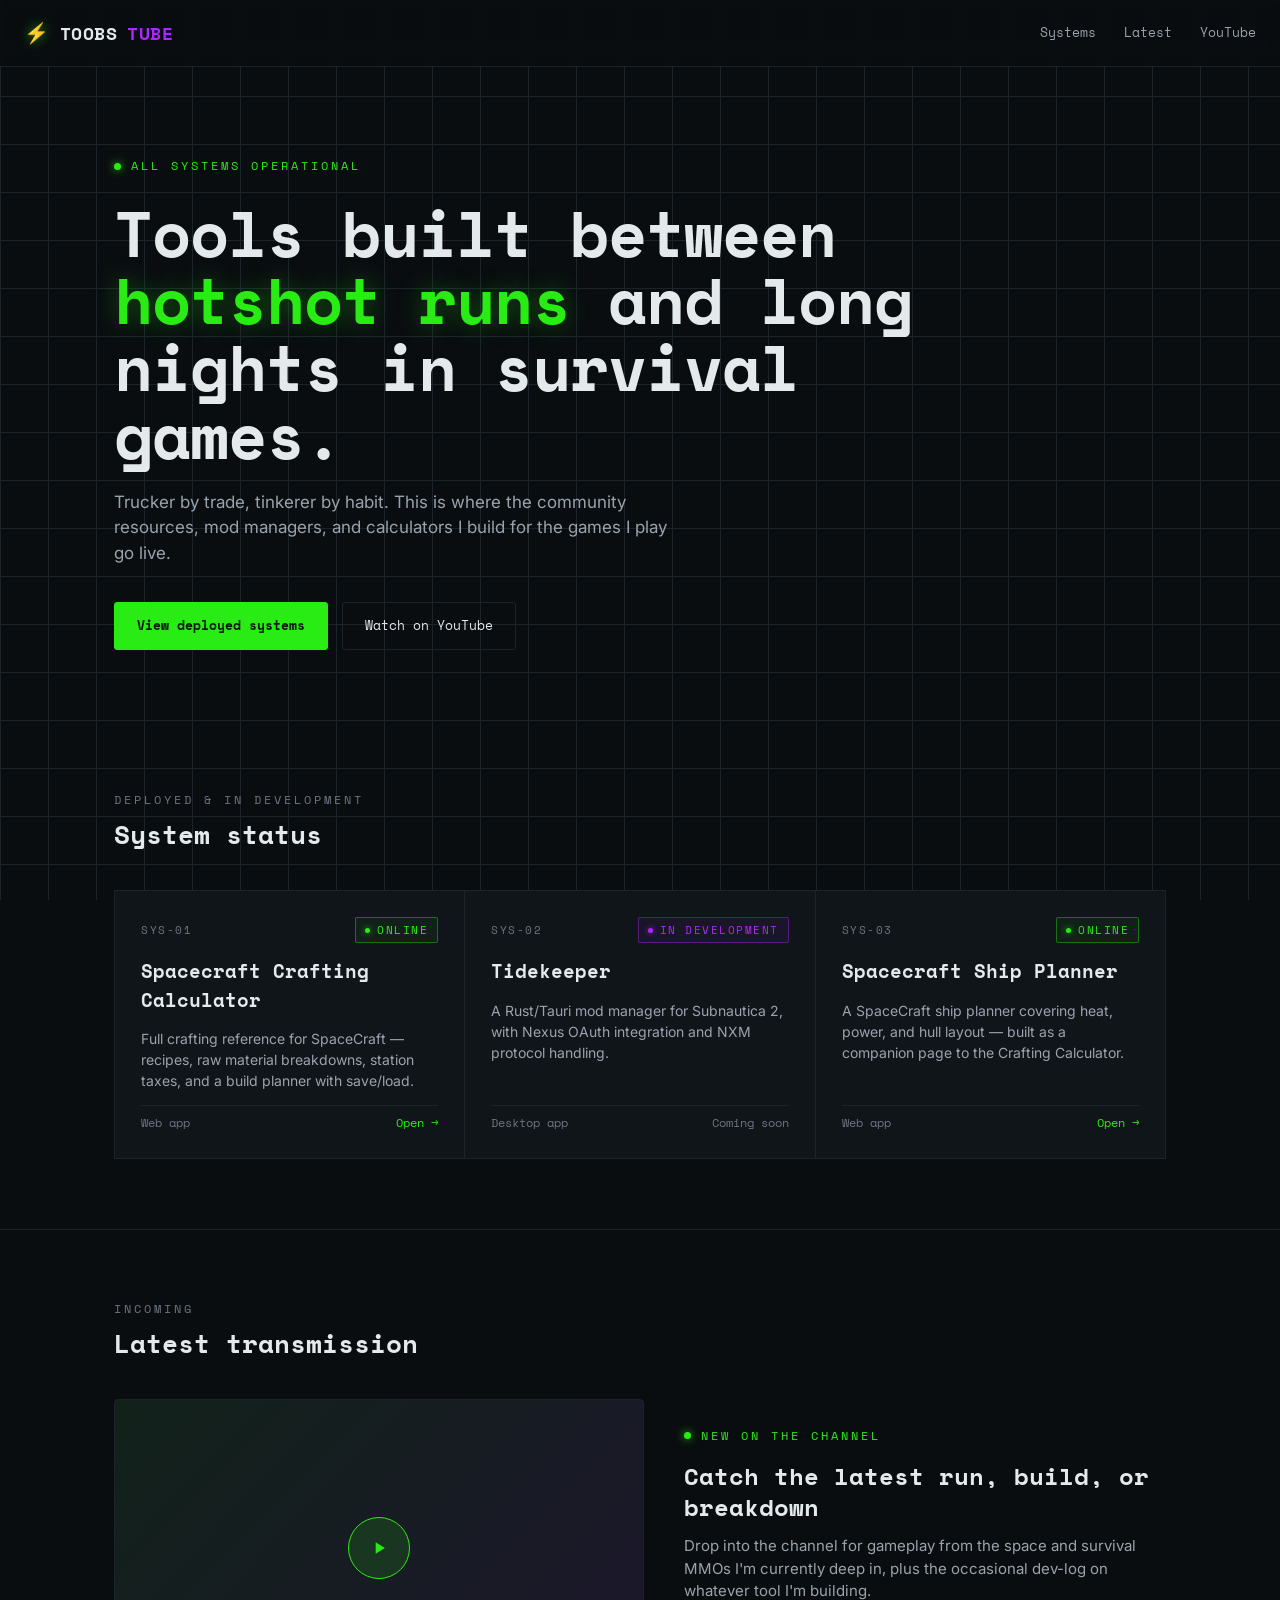
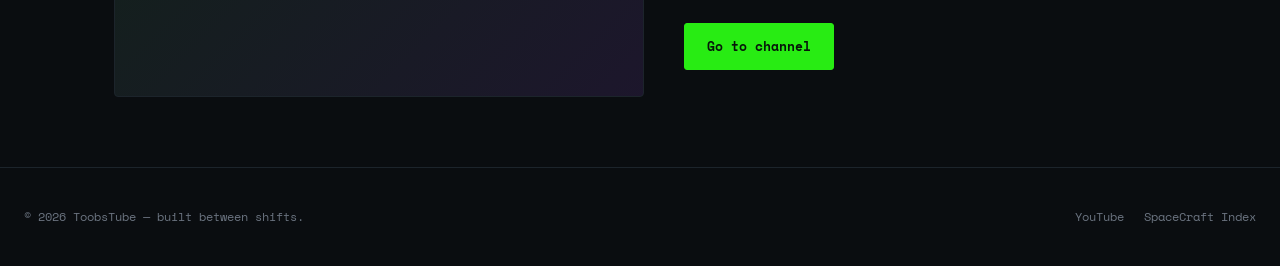
==== index.html @ 02e55457 "Update index.html" ====
<!DOCTYPE html>
<html lang="en">
<head>
<meta charset="UTF-8" />
<meta name="viewport" content="width=device-width, initial-scale=1.0" />
<title>ToobsTube</title>
<link rel="icon" href="favicon.ico" sizes="any">
<link rel="icon" type="image/svg+xml" href="favicon.svg">
<link rel="apple-touch-icon" href="apple-touch-icon.png">
<link rel="preconnect" href="https://fonts.googleapis.com">
<link rel="preconnect" href="https://fonts.gstatic.com" crossorigin>
<link href="https://fonts.googleapis.com/css2?family=Space+Mono:wght@400;700&family=Inter:wght@400;500;600;700&display=swap" rel="stylesheet">
<style>
  :root {
    --hull: #0a0d10;
    --panel: #10151a;
    --panel-line: #1c242b;
    --green: #28ec13;
    --green-dim: #1a9c0c;
    --purple: #b026ff;
    --text: #e4e9ec;
    --text-dim: #6b7480;
    --text-mid: #9aa3ad;
    --mono: 'Space Mono', monospace;
    --sans: 'Inter', sans-serif;
  }

  * { margin: 0; padding: 0; box-sizing: border-box; }

  html { scroll-behavior: smooth; }

  body {
    background: var(--hull);
    background-image:
      linear-gradient(var(--panel-line) 1px, transparent 1px),
      linear-gradient(90deg, var(--panel-line) 1px, transparent 1px);
    background-size: 48px 48px;
    background-attachment: fixed;
    color: var(--text);
    font-family: var(--sans);
    line-height: 1.5;
    min-height: 100vh;
  }

  a { color: inherit; text-decoration: none; }

  .wrap {
    max-width: 1100px;
    margin: 0 auto;
    padding: 0 24px;
  }

  /* ---- Top bar ---- */
  header {
    border-bottom: 1px solid var(--panel-line);
    background: rgba(10, 13, 16, 0.85);
    backdrop-filter: blur(6px);
    position: sticky;
    top: 0;
    z-index: 20;
  }

  .topbar {
    display: flex;
    align-items: center;
    justify-content: space-between;
    padding: 18px 24px;
  }

  .logo {
    display: flex;
    align-items: center;
    gap: 10px;
    font-family: var(--mono);
    font-weight: 700;
    font-size: 18px;
    letter-spacing: 0.5px;
  }

  .logo .bolt {
    color: var(--green);
    font-size: 20px;
    filter: drop-shadow(0 0 6px rgba(40,236,19,0.6));
  }

  nav {
    display: flex;
    gap: 28px;
    font-family: var(--mono);
    font-size: 13px;
    color: var(--text-mid);
  }

  nav a { transition: color 0.15s ease; }
  nav a:hover { color: var(--green); }

  /* ---- Hero: console readout ---- */
  .hero {
    padding: 90px 24px 70px;
    position: relative;
  }

  .eyebrow {
    font-family: var(--mono);
    font-size: 12px;
    letter-spacing: 3px;
    color: var(--green);
    text-transform: uppercase;
    display: flex;
    align-items: center;
    gap: 10px;
    margin-bottom: 24px;
  }

  .dot {
    width: 7px;
    height: 7px;
    border-radius: 50%;
    background: var(--green);
    box-shadow: 0 0 8px rgba(40,236,19,0.9);
    animation: pulse 2s ease-in-out infinite;
  }

  @keyframes pulse {
    0%, 100% { opacity: 1; }
    50% { opacity: 0.35; }
  }

  h1 {
    font-family: var(--mono);
    font-weight: 700;
    font-size: clamp(36px, 6vw, 64px);
    line-height: 1.05;
    letter-spacing: -1px;
    max-width: 820px;
  }

  h1 span {
    color: var(--green);
    text-shadow: 0 0 24px rgba(40,236,19,0.35);
  }

  .hero-sub {
    margin-top: 22px;
    max-width: 560px;
    font-size: 17px;
    color: var(--text-mid);
  }

  .hero-actions {
    margin-top: 36px;
    display: flex;
    gap: 14px;
    flex-wrap: wrap;
  }

  .btn {
    font-family: var(--mono);
    font-size: 13px;
    padding: 13px 22px;
    border-radius: 3px;
    border: 1px solid var(--panel-line);
    display: inline-flex;
    align-items: center;
    gap: 8px;
    transition: all 0.15s ease;
  }

  .btn-primary {
    background: var(--green);
    color: #06170a;
    border-color: var(--green);
    font-weight: 700;
  }
  .btn-primary:hover { box-shadow: 0 0 20px rgba(40,236,19,0.45); transform: translateY(-1px); }

  .btn-ghost { color: var(--text); }
  .btn-ghost:hover { border-color: var(--purple); color: var(--purple); }

  /* ---- Section labels ---- */
  .section {
    padding: 70px 24px;
    border-top: 1px solid var(--panel-line);
  }

  .section-head {
    display: flex;
    align-items: baseline;
    justify-content: space-between;
    margin-bottom: 36px;
    flex-wrap: wrap;
    gap: 12px;
  }

  .section-label {
    font-family: var(--mono);
    font-size: 12px;
    letter-spacing: 3px;
    color: var(--text-dim);
    text-transform: uppercase;
  }

  .section-title {
    font-family: var(--mono);
    font-size: 26px;
    font-weight: 700;
    margin-top: 6px;
  }

  /* ---- Systems grid (signature element) ---- */
  .systems {
    display: grid;
    grid-template-columns: repeat(auto-fit, minmax(280px, 1fr));
    gap: 1px;
    background: var(--panel-line);
    border: 1px solid var(--panel-line);
  }

  .system-card {
    background: var(--panel);
    padding: 26px;
    display: flex;
    flex-direction: column;
    gap: 14px;
    position: relative;
    transition: background 0.2s ease;
  }

  .system-card:hover { background: #131a20; }

  .system-card.linked { cursor: pointer; }

  .status-row {
    display: flex;
    align-items: center;
    justify-content: space-between;
    font-family: var(--mono);
    font-size: 11px;
    letter-spacing: 1.5px;
    text-transform: uppercase;
  }

  .status-tag {
    display: flex;
    align-items: center;
    gap: 7px;
    padding: 4px 9px;
    border-radius: 2px;
    border: 1px solid;
  }

  .status-tag.online {
    color: var(--green);
    border-color: rgba(40,236,19,0.4);
    background: rgba(40,236,19,0.06);
  }
  .status-tag.dev {
    color: var(--purple);
    border-color: rgba(176,38,255,0.4);
    background: rgba(176,38,255,0.06);
  }
  .status-tag .dot { width: 5px; height: 5px; }
  .status-tag.online .dot { background: var(--green); box-shadow: 0 0 6px rgba(40,236,19,0.8); }
  .status-tag.dev .dot { background: var(--purple); box-shadow: 0 0 6px rgba(176,38,255,0.8); animation: pulse 1.4s ease-in-out infinite; }

  .system-id { color: var(--text-dim); }

  .system-name {
    font-family: var(--mono);
    font-size: 19px;
    font-weight: 700;
  }

  .system-desc {
    color: var(--text-mid);
    font-size: 14px;
    flex-grow: 1;
  }

  .system-footer {
    display: flex;
    align-items: center;
    justify-content: space-between;
    font-family: var(--mono);
    font-size: 12px;
    color: var(--text-dim);
    padding-top: 8px;
    border-top: 1px solid var(--panel-line);
  }

  .system-footer .go { color: var(--green); }
  .system-card.linked:hover .go { text-decoration: underline; }

  /* ---- Latest transmission (video) ---- */
  .transmission {
    display: grid;
    grid-template-columns: 1.1fr 1fr;
    gap: 40px;
    align-items: center;
  }

  @media (max-width: 720px) {
    .transmission { grid-template-columns: 1fr; }
  }

  .video-frame {
    aspect-ratio: 16/9;
    background: var(--panel);
    border: 1px solid var(--panel-line);
    border-radius: 4px;
    display: flex;
    align-items: center;
    justify-content: center;
    position: relative;
    overflow: hidden;
  }

  .video-frame::before {
    content: "";
    position: absolute;
    inset: 0;
    background: linear-gradient(135deg, rgba(40,236,19,0.06), rgba(176,38,255,0.08));
  }

  .play-btn {
    width: 62px;
    height: 62px;
    border-radius: 50%;
    background: rgba(40,236,19,0.12);
    border: 1px solid var(--green);
    display: flex;
    align-items: center;
    justify-content: center;
    z-index: 1;
    transition: all 0.2s ease;
  }

  .play-btn:hover { background: var(--green); box-shadow: 0 0 30px rgba(40,236,19,0.5); }
  .play-btn svg { fill: var(--green); transition: fill 0.2s ease; }
  .play-btn:hover svg { fill: #06170a; }

  .transmission-meta .eyebrow { margin-bottom: 16px; }

  .transmission h3 {
    font-family: var(--mono);
    font-size: 24px;
    margin-bottom: 12px;
    line-height: 1.3;
  }

  .transmission p { color: var(--text-mid); font-size: 15px; margin-bottom: 20px; }

  /* ---- Footer ---- */
  footer {
    border-top: 1px solid var(--panel-line);
    padding: 40px 24px;
    display: flex;
    align-items: center;
    justify-content: space-between;
    flex-wrap: wrap;
    gap: 16px;
    font-family: var(--mono);
    font-size: 12px;
    color: var(--text-dim);
  }

  .footer-links { display: flex; gap: 20px; }
  .footer-links a:hover { color: var(--green); }

  @media (max-width: 600px) {
    nav { display: none; }
    .hero { padding: 60px 20px 50px; }
    .section { padding: 50px 20px; }
  }
</style>
</head>
<body>

<header>
  <div class="topbar">
    <div class="logo"><span class="bolt">⚡</span>TOOBS<span style="color:var(--purple)">TUBE</span></div>
    <nav>
      <a href="#systems">Systems</a>
      <a href="#latest">Latest</a>
      <a href="https://www.youtube.com/@ToobsTube" target="_blank">YouTube</a>
    </nav>
  </div>
</header>

<section class="hero">
  <div class="wrap">
    <div class="eyebrow"><span class="dot"></span>All systems operational</div>
    <h1>Tools built between <span>hotshot runs</span> and long nights in survival games.</h1>
    <p class="hero-sub">Trucker by trade, tinkerer by habit. This is where the community resources, mod managers, and calculators I build for the games I play go live.</p>
    <div class="hero-actions">
      <a class="btn btn-primary" href="#systems">View deployed systems</a>
      <a class="btn btn-ghost" href="https://www.youtube.com/@ToobsTube" target="_blank">Watch on YouTube</a>
    </div>
  </div>
</section>

<section class="section" id="systems">
  <div class="wrap">
    <div class="section-head">
      <div>
        <div class="section-label">Deployed &amp; in development</div>
        <div class="section-title">System status</div>
      </div>
    </div>

    <div class="systems">

      <a class="system-card linked" href="/spacecraft" style="color:inherit;">
        <div class="status-row">
          <span class="system-id">SYS-01</span>
          <span class="status-tag online"><span class="dot"></span>Online</span>
        </div>
        <div class="system-name">Spacecraft Crafting Calculator</div>
        <div class="system-desc">Full crafting reference for SpaceCraft — recipes, raw material breakdowns, station taxes, and a build planner with save/load.</div>
        <div class="system-footer">
          <span>Web app</span>
          <span class="go">Open →</span>
        </div>
      </a>

      <div class="system-card">
        <div class="status-row">
          <span class="system-id">SYS-02</span>
          <span class="status-tag dev"><span class="dot"></span>In development</span>
        </div>
        <div class="system-name">Tidekeeper</div>
        <div class="system-desc">A Rust/Tauri mod manager for Subnautica 2, with Nexus OAuth integration and NXM protocol handling.</div>
        <div class="system-footer">
          <span>Desktop app</span>
          <span>Coming soon</span>
        </div>
      </div>

      <a class="system-card linked" href="/spacecraft/ship.html" style="color:inherit;">
        <div class="status-row">
          <span class="system-id">SYS-03</span>
          <span class="status-tag online"><span class="dot"></span>Online</span>
        </div>
        <div class="system-name">Spacecraft Ship Planner</div>
        <div class="system-desc">A SpaceCraft ship planner covering heat, power, and hull layout — built as a companion page to the Crafting Calculator.</div>
        <div class="system-footer">
          <span>Web app</span>
          <span class="go">Open →</span>
        </div>
      </a>

    </div>
  </div>
</section>

<section class="section" id="latest">
  <div class="wrap">
    <div class="section-head">
      <div>
        <div class="section-label">Incoming</div>
        <div class="section-title">Latest transmission</div>
      </div>
    </div>

    <div class="transmission">
      <a class="video-frame" href="https://www.youtube.com/@ToobsTube" target="_blank">
        <div class="play-btn">
          <svg width="20" height="20" viewBox="0 0 24 24"><path d="M8 5v14l11-7z"/></svg>
        </div>
      </a>
      <div class="transmission-meta">
        <div class="eyebrow"><span class="dot"></span>New on the channel</div>
        <h3>Catch the latest run, build, or breakdown</h3>
        <p>Drop into the channel for gameplay from the space and survival MMOs I'm currently deep in, plus the occasional dev-log on whatever tool I'm building.</p>
        <a class="btn btn-primary" href="https://www.youtube.com/@ToobsTube" target="_blank">Go to channel</a>
      </div>
    </div>
  </div>
</section>

<footer>
  <div>© 2026 ToobsTube — built between shifts.</div>
  <div class="footer-links">
    <a href="https://www.youtube.com/@ToobsTube" target="_blank">YouTube</a>
    <a href="/spacecraft">SpaceCraft Index</a>
  </div>
</footer>

</body>
</html>
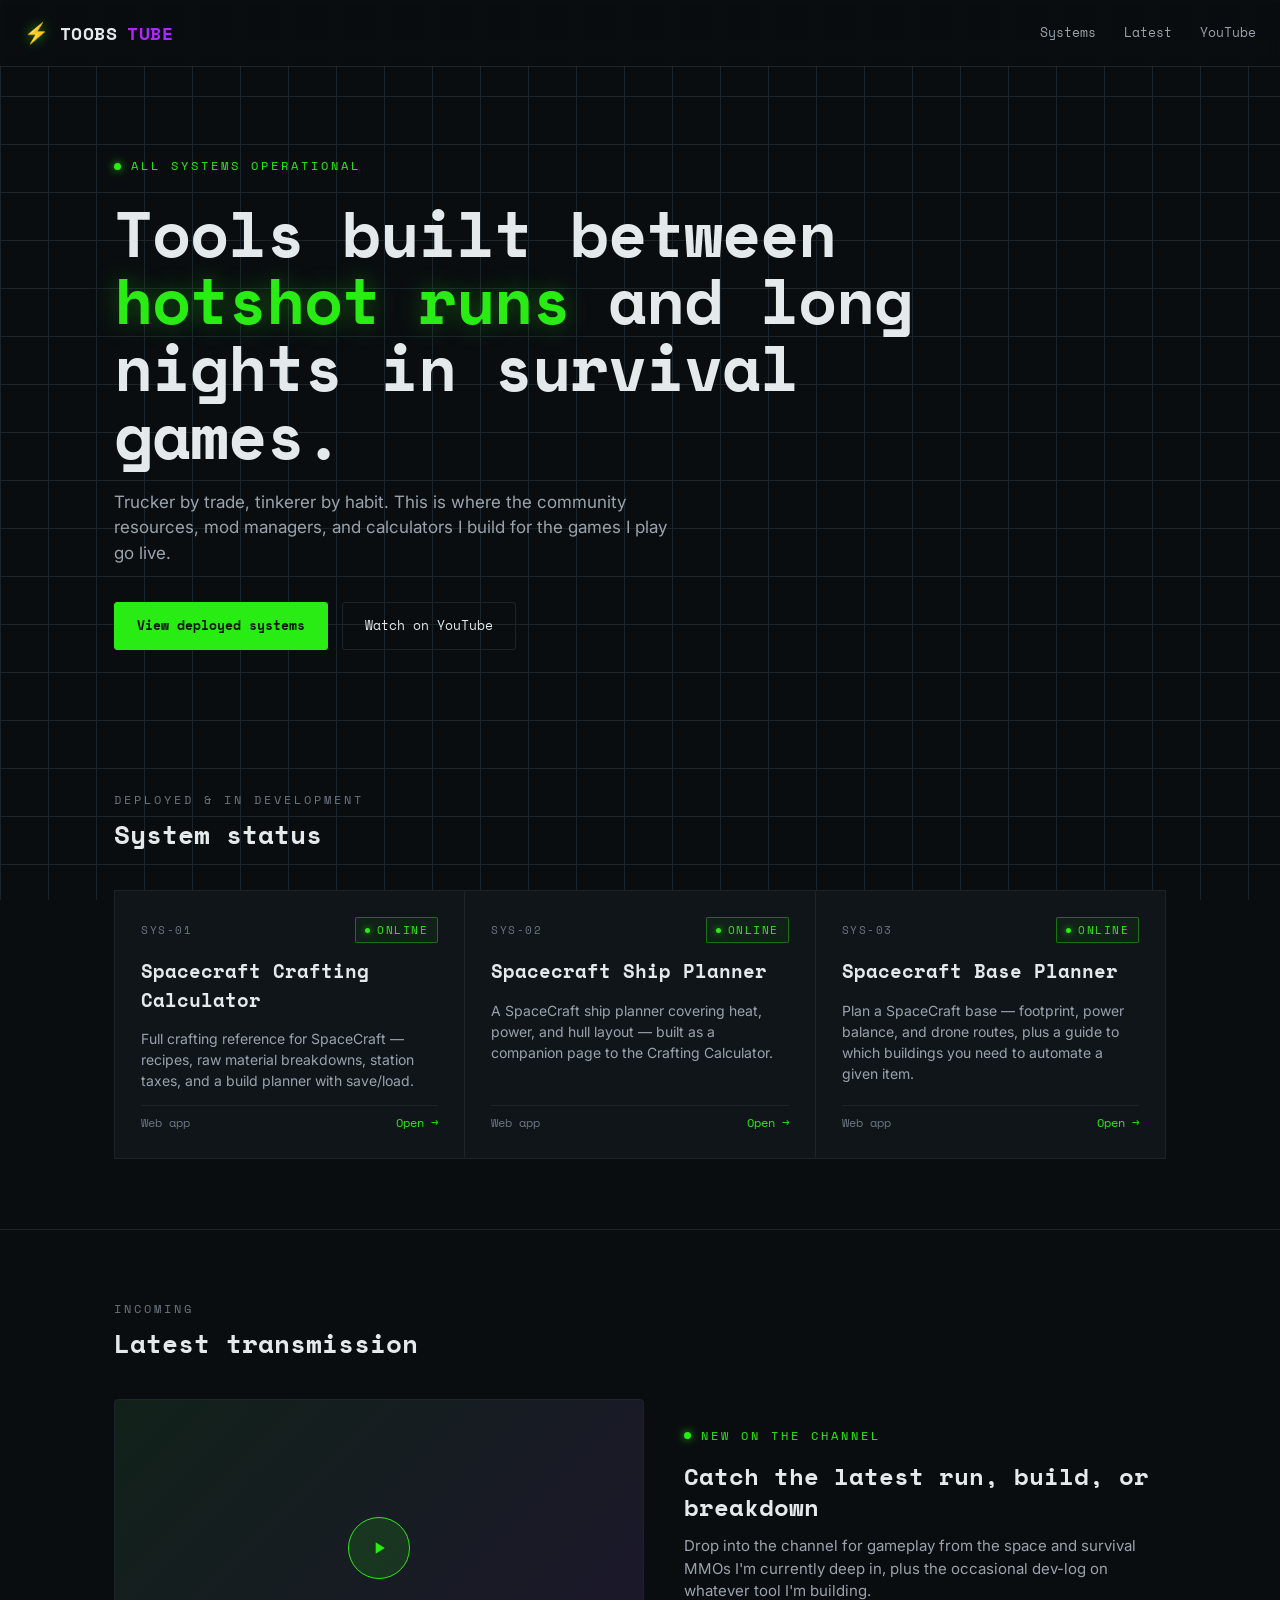
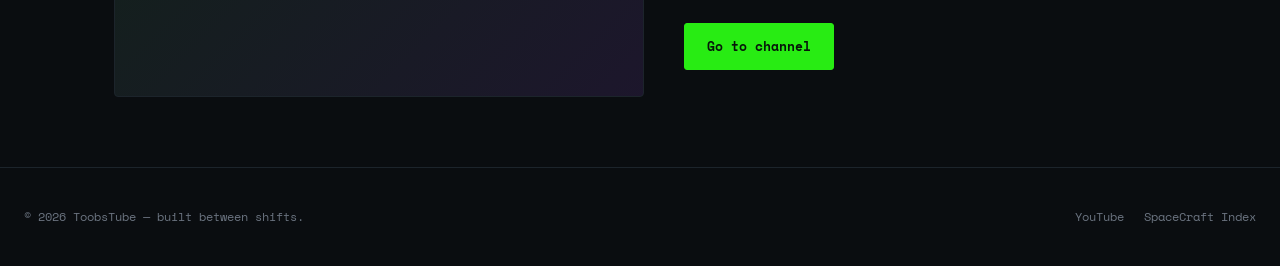
==== commit cc8241d4: "Update system card details for spacecraft planners" ====
--- a/index.html
+++ b/index.html
@@ -423,26 +423,26 @@
         </div>
       </a>
 
-      <div class="system-card">
+      <a class="system-card linked" href="/spacecraft/ship.html" style="color:inherit;">
         <div class="status-row">
           <span class="system-id">SYS-02</span>
-          <span class="status-tag dev"><span class="dot"></span>In development</span>
-        </div>
-        <div class="system-name">Tidekeeper</div>
-        <div class="system-desc">A Rust/Tauri mod manager for Subnautica 2, with Nexus OAuth integration and NXM protocol handling.</div>
+          <span class="status-tag online"><span class="dot"></span>Online</span>
+        </div>
+        <div class="system-name">Spacecraft Ship Planner</div>
+        <div class="system-desc">A SpaceCraft ship planner covering heat, power, and hull layout — built as a companion page to the Crafting Calculator.</div>
         <div class="system-footer">
-          <span>Desktop app</span>
-          <span>Coming soon</span>
-        </div>
-      </div>
-
-      <a class="system-card linked" href="/spacecraft/ship.html" style="color:inherit;">
+          <span>Web app</span>
+          <span class="go">Open →</span>
+        </div>
+      </a>
+
+      <a class="system-card linked" href="/spacecraft/base.html" style="color:inherit;">
         <div class="status-row">
           <span class="system-id">SYS-03</span>
           <span class="status-tag online"><span class="dot"></span>Online</span>
         </div>
-        <div class="system-name">Spacecraft Ship Planner</div>
-        <div class="system-desc">A SpaceCraft ship planner covering heat, power, and hull layout — built as a companion page to the Crafting Calculator.</div>
+        <div class="system-name">Spacecraft Base Planner</div>
+        <div class="system-desc">Plan a SpaceCraft base — footprint, power balance, and drone routes, plus a guide to which buildings you need to automate a given item.</div>
         <div class="system-footer">
           <span>Web app</span>
           <span class="go">Open →</span>
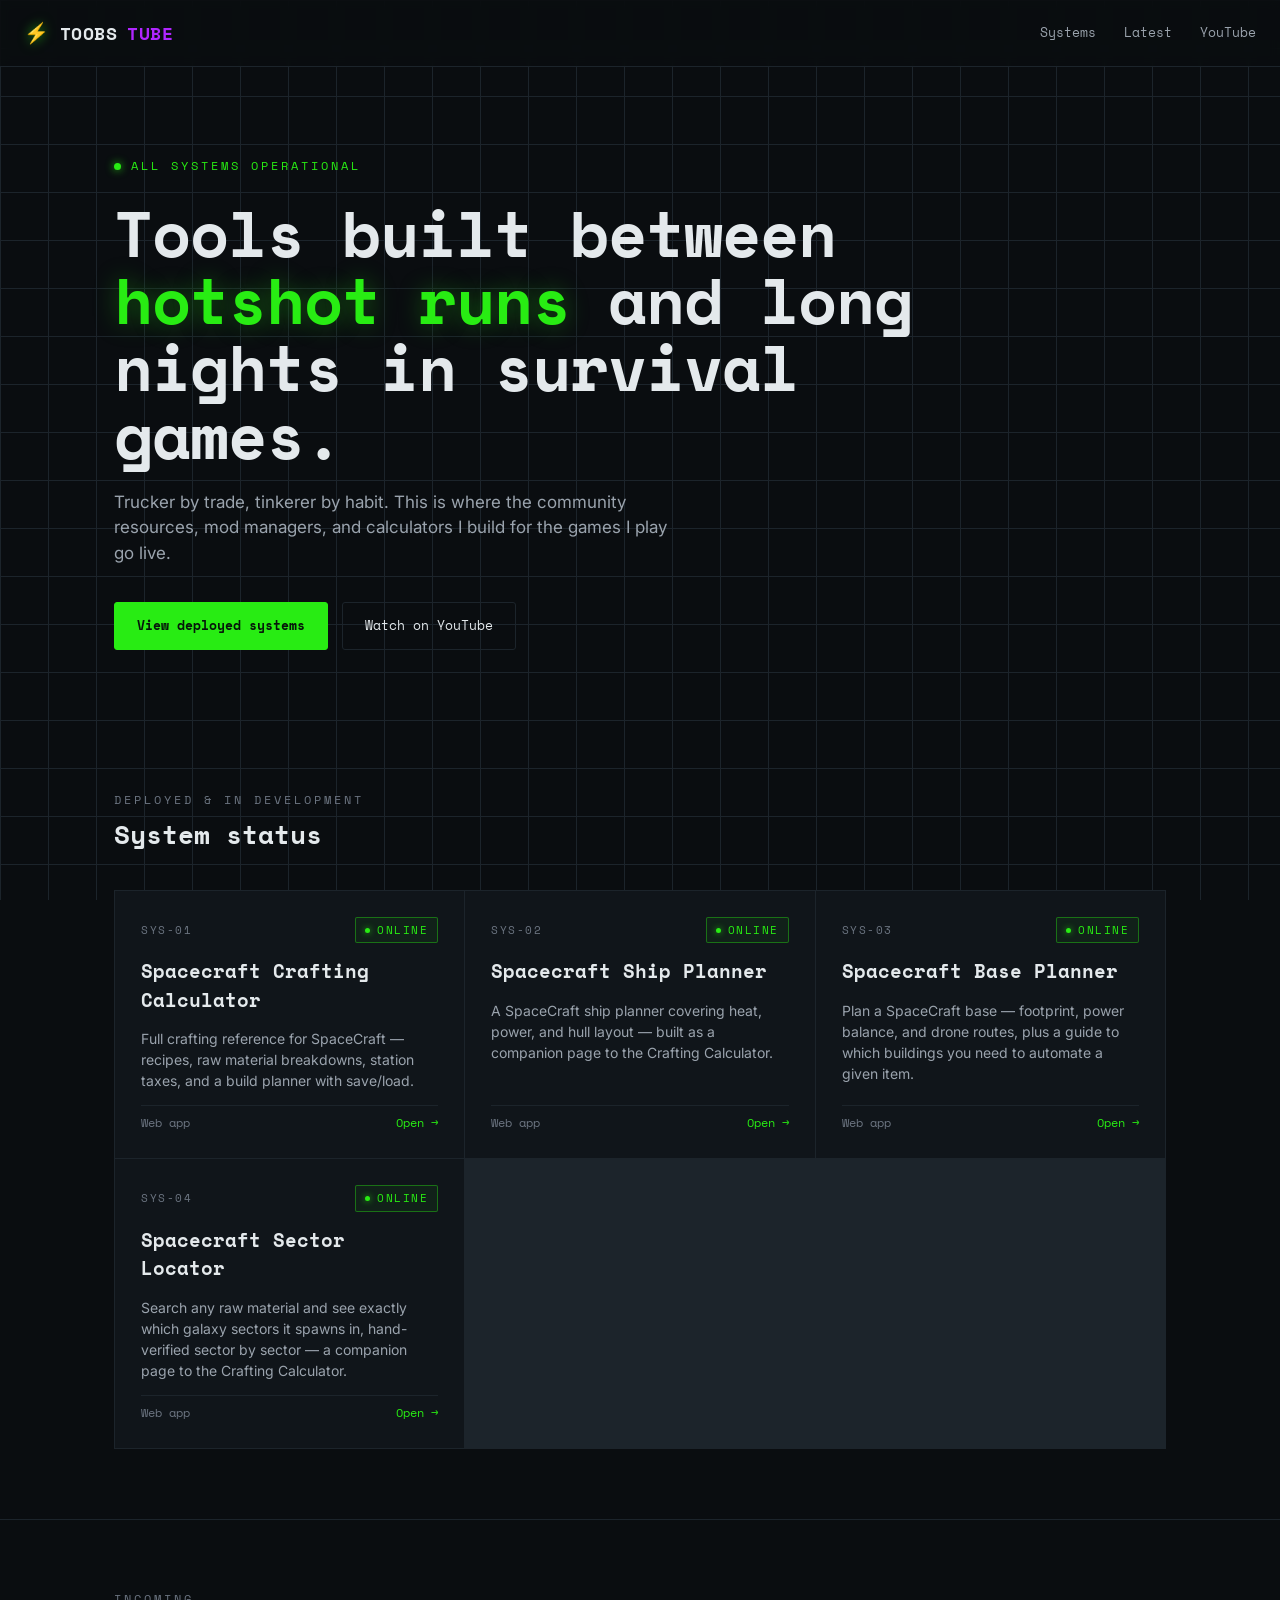
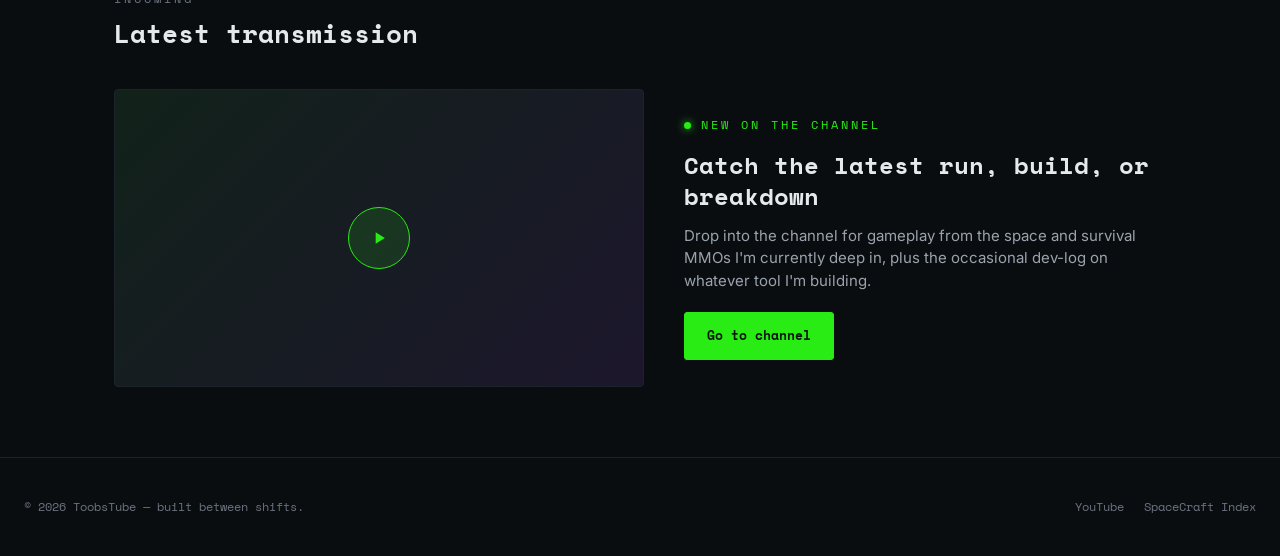
==== commit 3fbc8d25: "Add Spacecraft Sector Locator card to index.html Added a new system card for the Spacecraft Sector L" ====
--- a/index.html
+++ b/index.html
@@ -449,6 +449,19 @@
         </div>
       </a>
 
+      <a class="system-card linked" href="/spacecraft/sectors.html" style="color:inherit;">
+        <div class="status-row">
+          <span class="system-id">SYS-04</span>
+          <span class="status-tag online"><span class="dot"></span>Online</span>
+        </div>
+        <div class="system-name">Spacecraft Sector Locator</div>
+        <div class="system-desc">Search any raw material and see exactly which galaxy sectors it spawns in, hand-verified sector by sector — a companion page to the Crafting Calculator.</div>
+        <div class="system-footer">
+          <span>Web app</span>
+          <span class="go">Open →</span>
+        </div>
+      </a>
+
     </div>
   </div>
 </section>
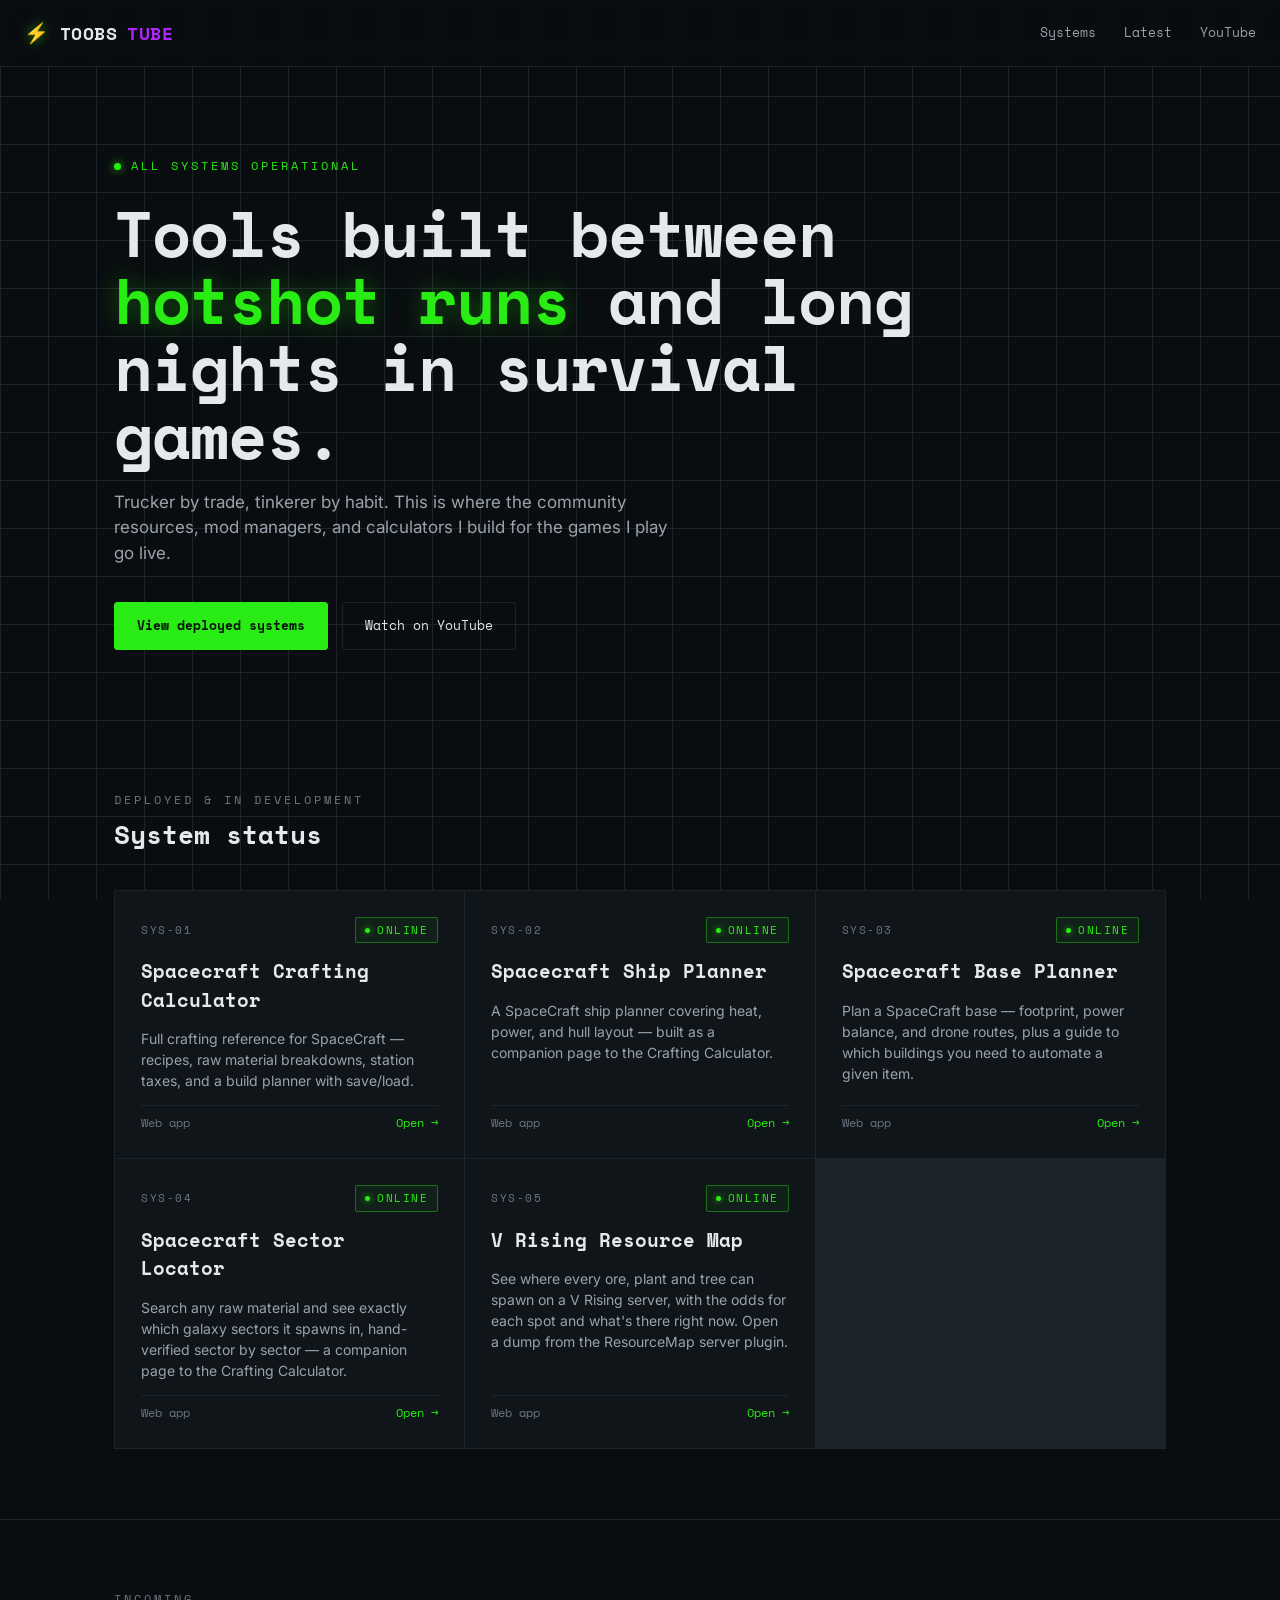
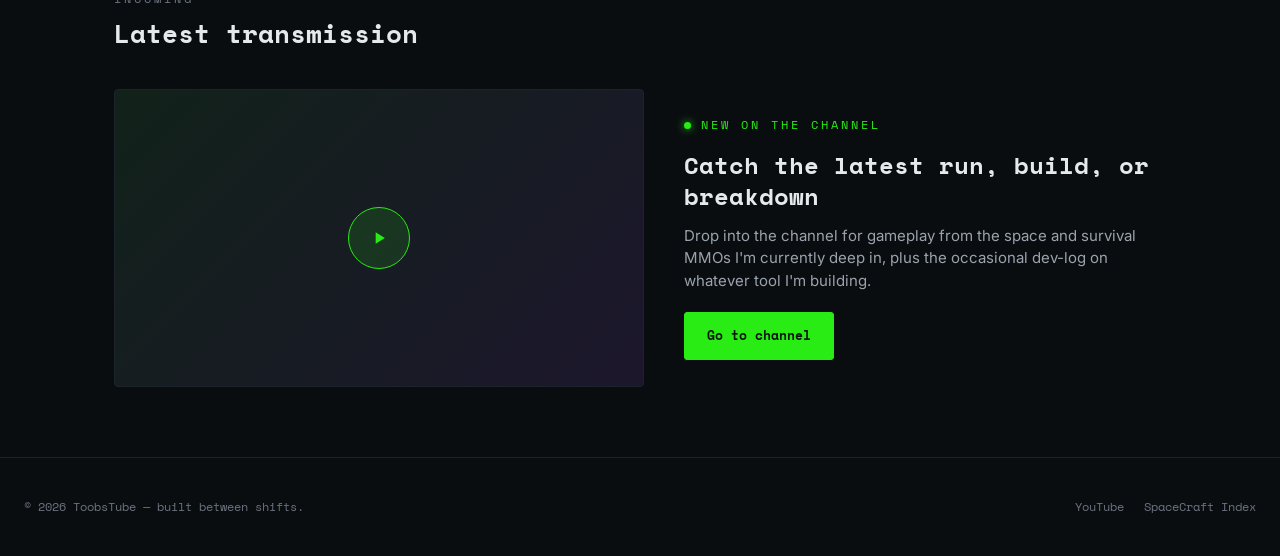
==== commit d5fa7e9b: "Add V Rising Resource Map viewer New vrising-map/ page (viewer plus the in-game world map) and a SYS" ====
--- a/index.html
+++ b/index.html
@@ -462,6 +462,19 @@
         </div>
       </a>
 
+      <a class="system-card linked" href="/vrising-map/" style="color:inherit;">
+        <div class="status-row">
+          <span class="system-id">SYS-05</span>
+          <span class="status-tag online"><span class="dot"></span>Online</span>
+        </div>
+        <div class="system-name">V Rising Resource Map</div>
+        <div class="system-desc">See where every ore, plant and tree can spawn on a V Rising server, with the odds for each spot and what's there right now. Open a dump from the ResourceMap server plugin.</div>
+        <div class="system-footer">
+          <span>Web app</span>
+          <span class="go">Open →</span>
+        </div>
+      </a>
+
     </div>
   </div>
 </section>
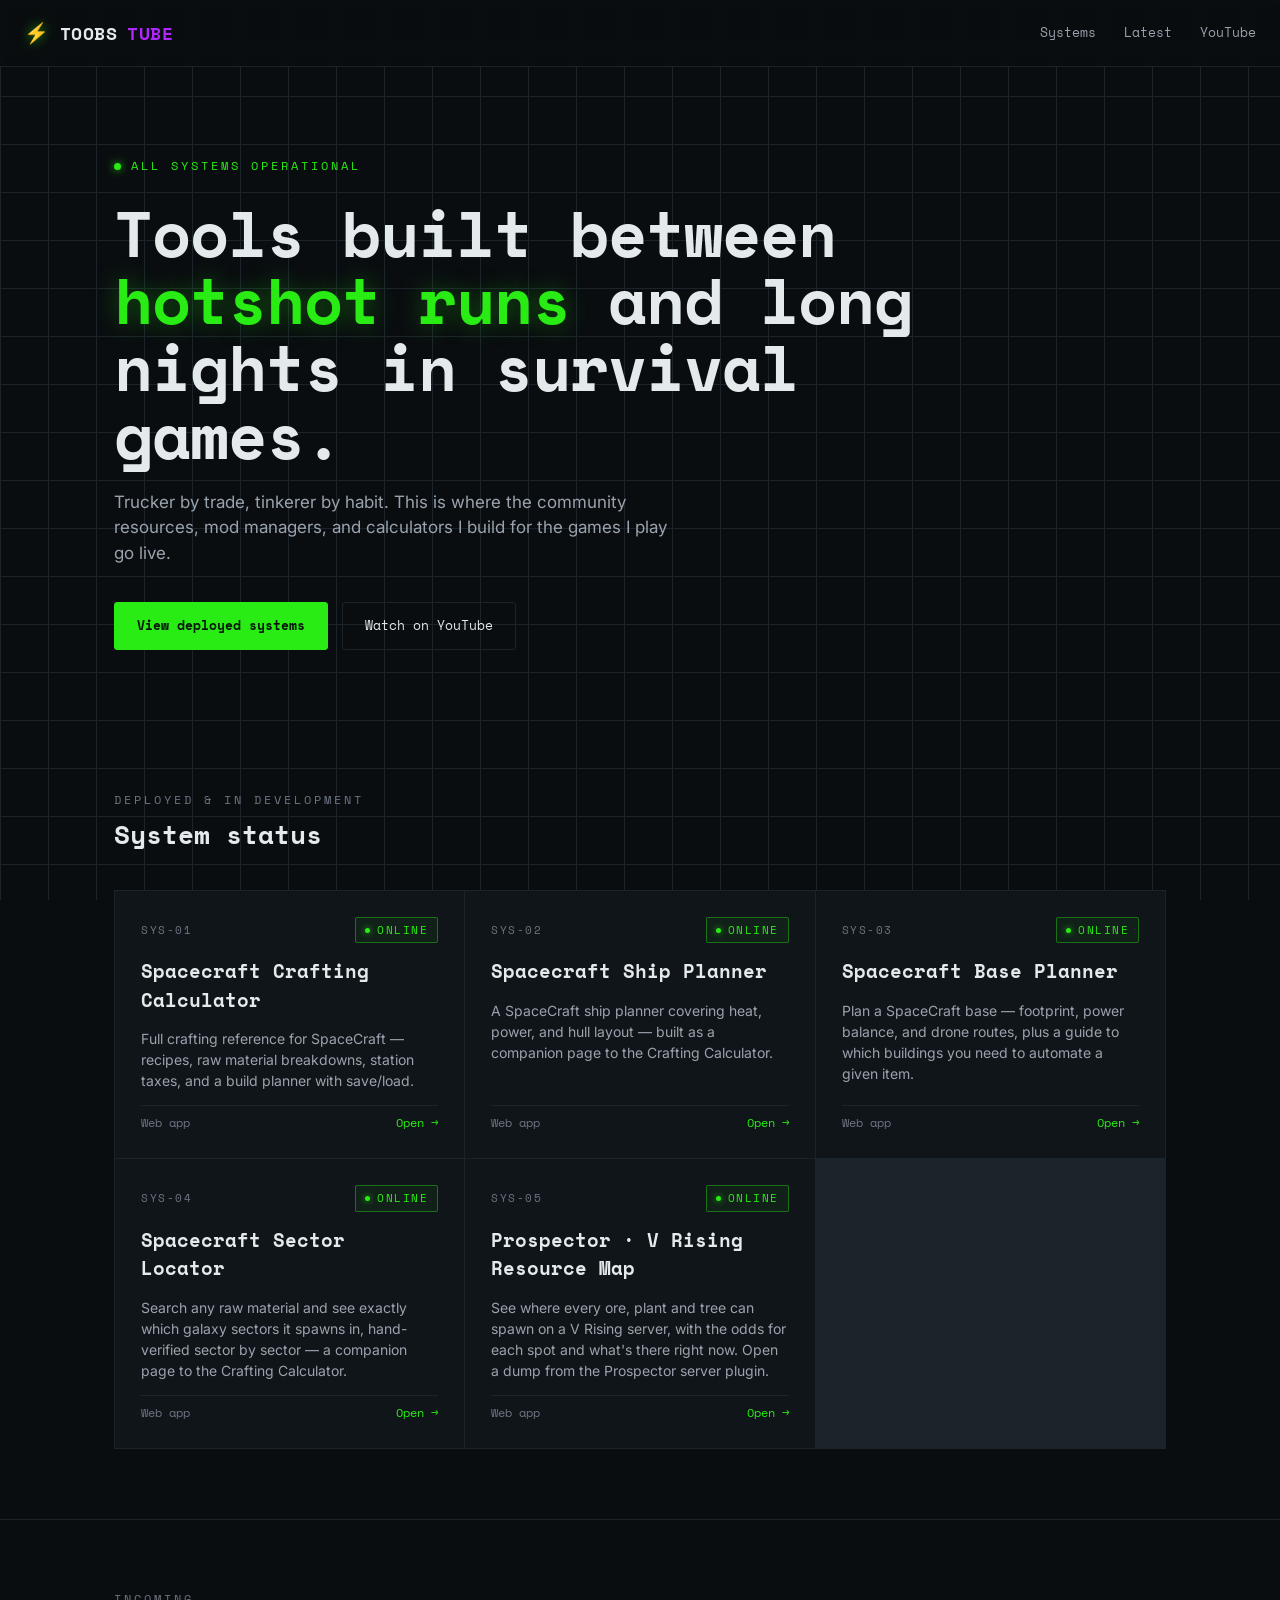
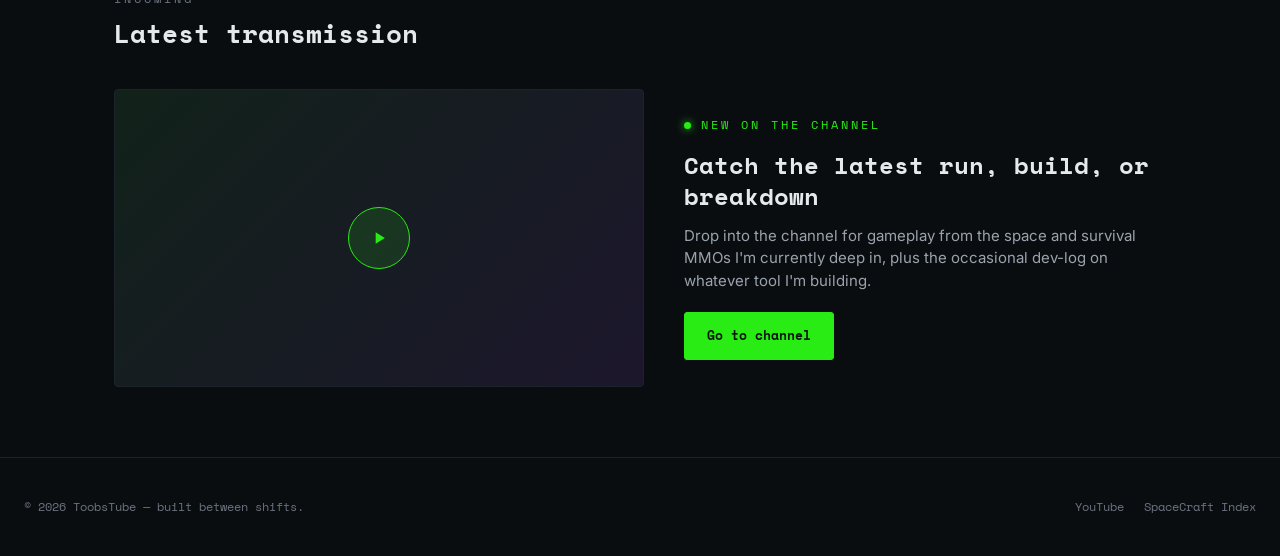
==== commit cf75c634: "Rename the V Rising card to Prospector Co-Authored-By: Claude Opus 5.5 <noreply@anthropic.com>" ====
--- a/index.html
+++ b/index.html
@@ -467,8 +467,8 @@
           <span class="system-id">SYS-05</span>
           <span class="status-tag online"><span class="dot"></span>Online</span>
         </div>
-        <div class="system-name">V Rising Resource Map</div>
-        <div class="system-desc">See where every ore, plant and tree can spawn on a V Rising server, with the odds for each spot and what's there right now. Open a dump from the ResourceMap server plugin.</div>
+        <div class="system-name">Prospector · V Rising Resource Map</div>
+        <div class="system-desc">See where every ore, plant and tree can spawn on a V Rising server, with the odds for each spot and what's there right now. Open a dump from the Prospector server plugin.</div>
         <div class="system-footer">
           <span>Web app</span>
           <span class="go">Open →</span>
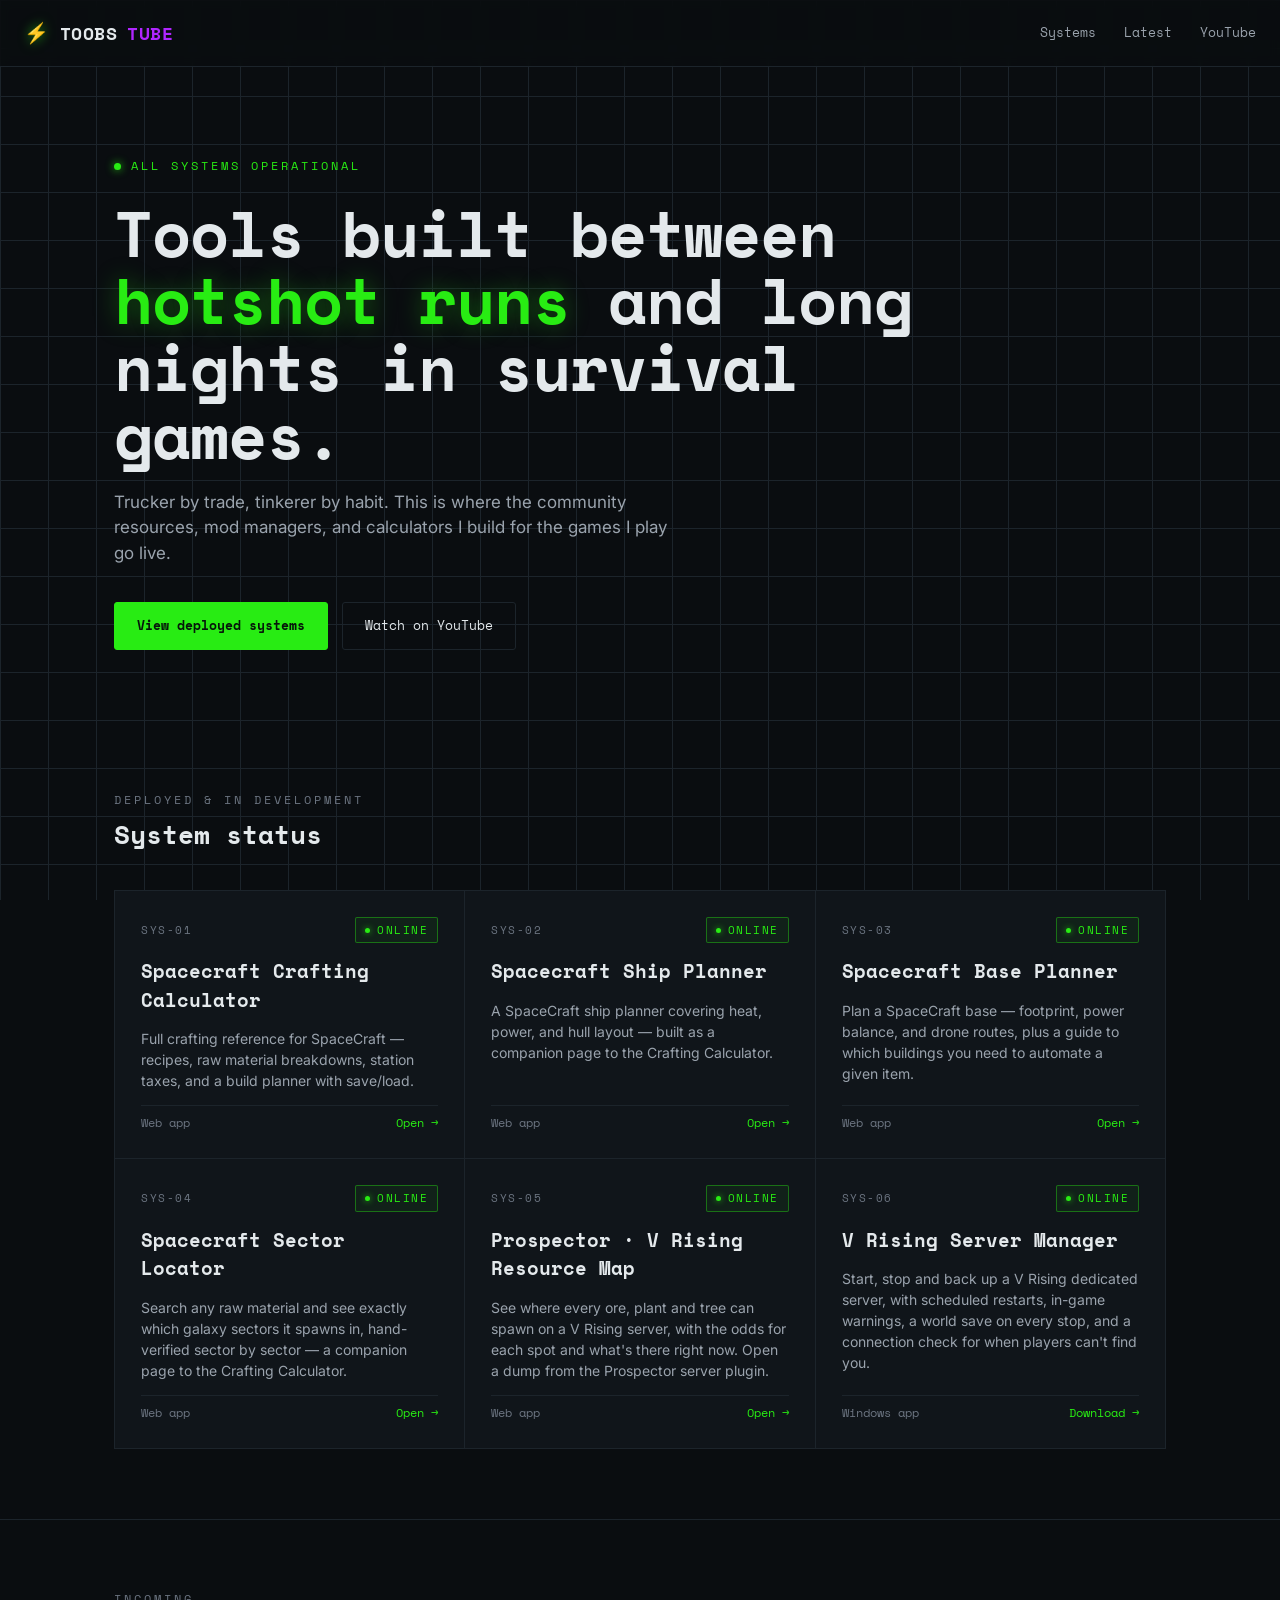
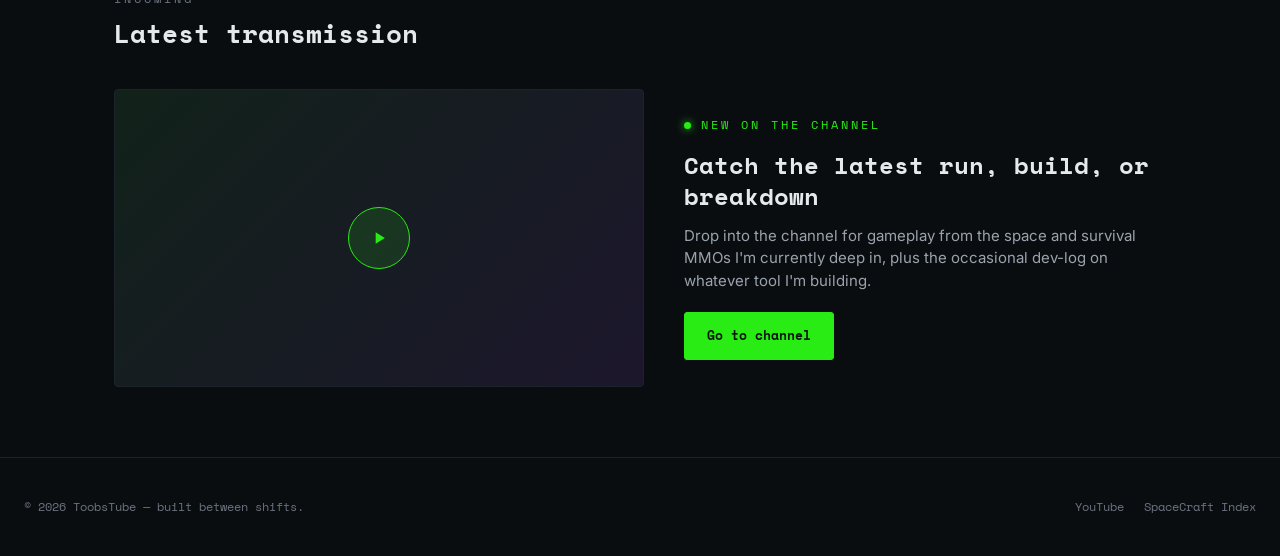
==== commit 8a525008: "Add V Rising Server Manager page and homepage card - SYS-06 card on the homepage, marked as a Window" ====
--- a/index.html
+++ b/index.html
@@ -475,6 +475,19 @@
         </div>
       </a>
 
+      <a class="system-card linked" href="/vrising-manager/" style="color:inherit;">
+        <div class="status-row">
+          <span class="system-id">SYS-06</span>
+          <span class="status-tag online"><span class="dot"></span>Online</span>
+        </div>
+        <div class="system-name">V Rising Server Manager</div>
+        <div class="system-desc">Start, stop and back up a V Rising dedicated server, with scheduled restarts, in-game warnings, a world save on every stop, and a connection check for when players can't find you.</div>
+        <div class="system-footer">
+          <span>Windows app</span>
+          <span class="go">Download →</span>
+        </div>
+      </a>
+
     </div>
   </div>
 </section>
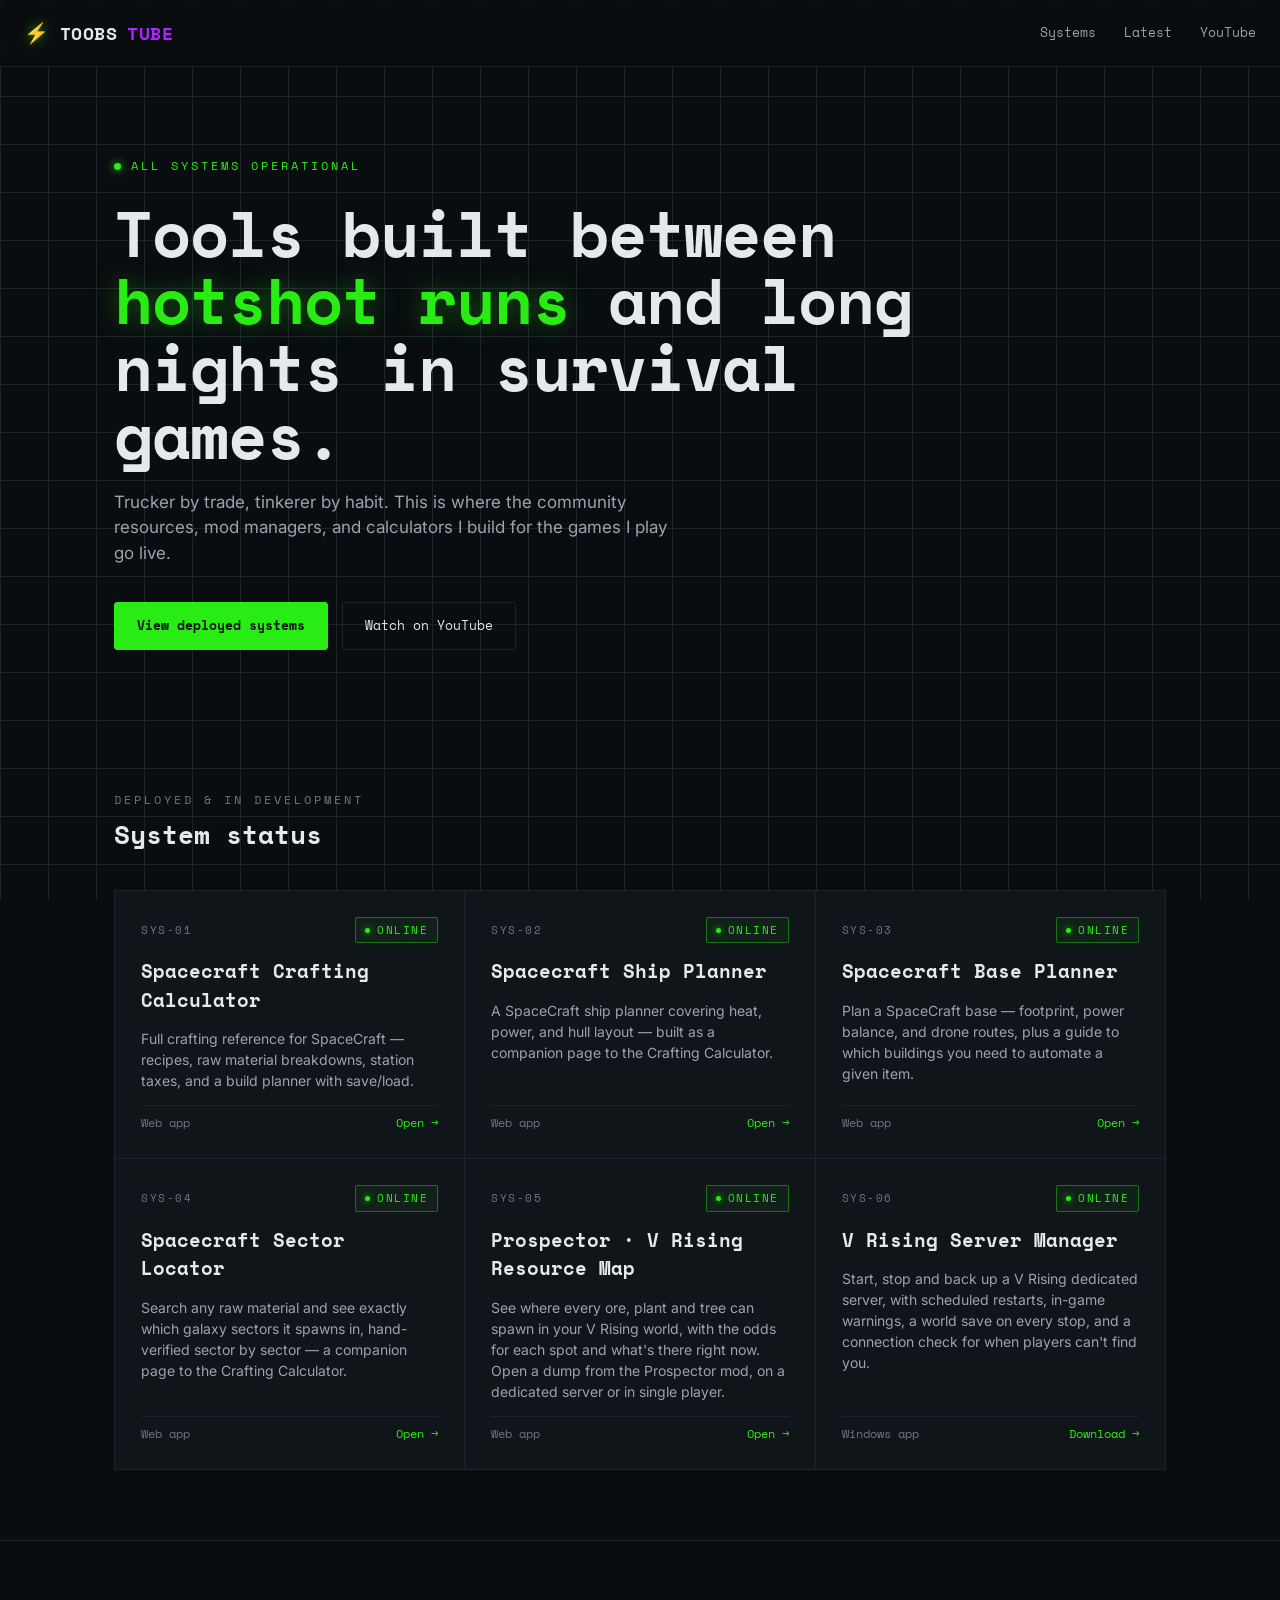
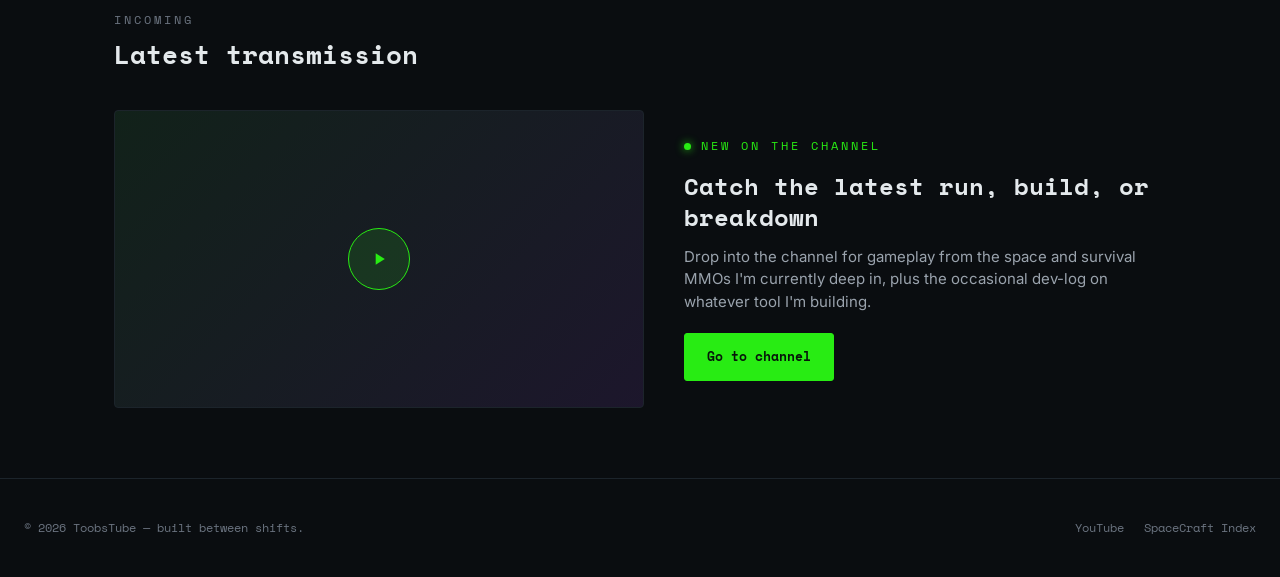
==== commit 29b67625: "Update Prospector text for 1.0.1 single player support Prospector 1.0.1 works in single player / hos" ====
--- a/index.html
+++ b/index.html
@@ -468,7 +468,7 @@
           <span class="status-tag online"><span class="dot"></span>Online</span>
         </div>
         <div class="system-name">Prospector · V Rising Resource Map</div>
-        <div class="system-desc">See where every ore, plant and tree can spawn on a V Rising server, with the odds for each spot and what's there right now. Open a dump from the Prospector server plugin.</div>
+        <div class="system-desc">See where every ore, plant and tree can spawn in your V Rising world, with the odds for each spot and what's there right now. Open a dump from the Prospector mod, on a dedicated server or in single player.</div>
         <div class="system-footer">
           <span>Web app</span>
           <span class="go">Open →</span>
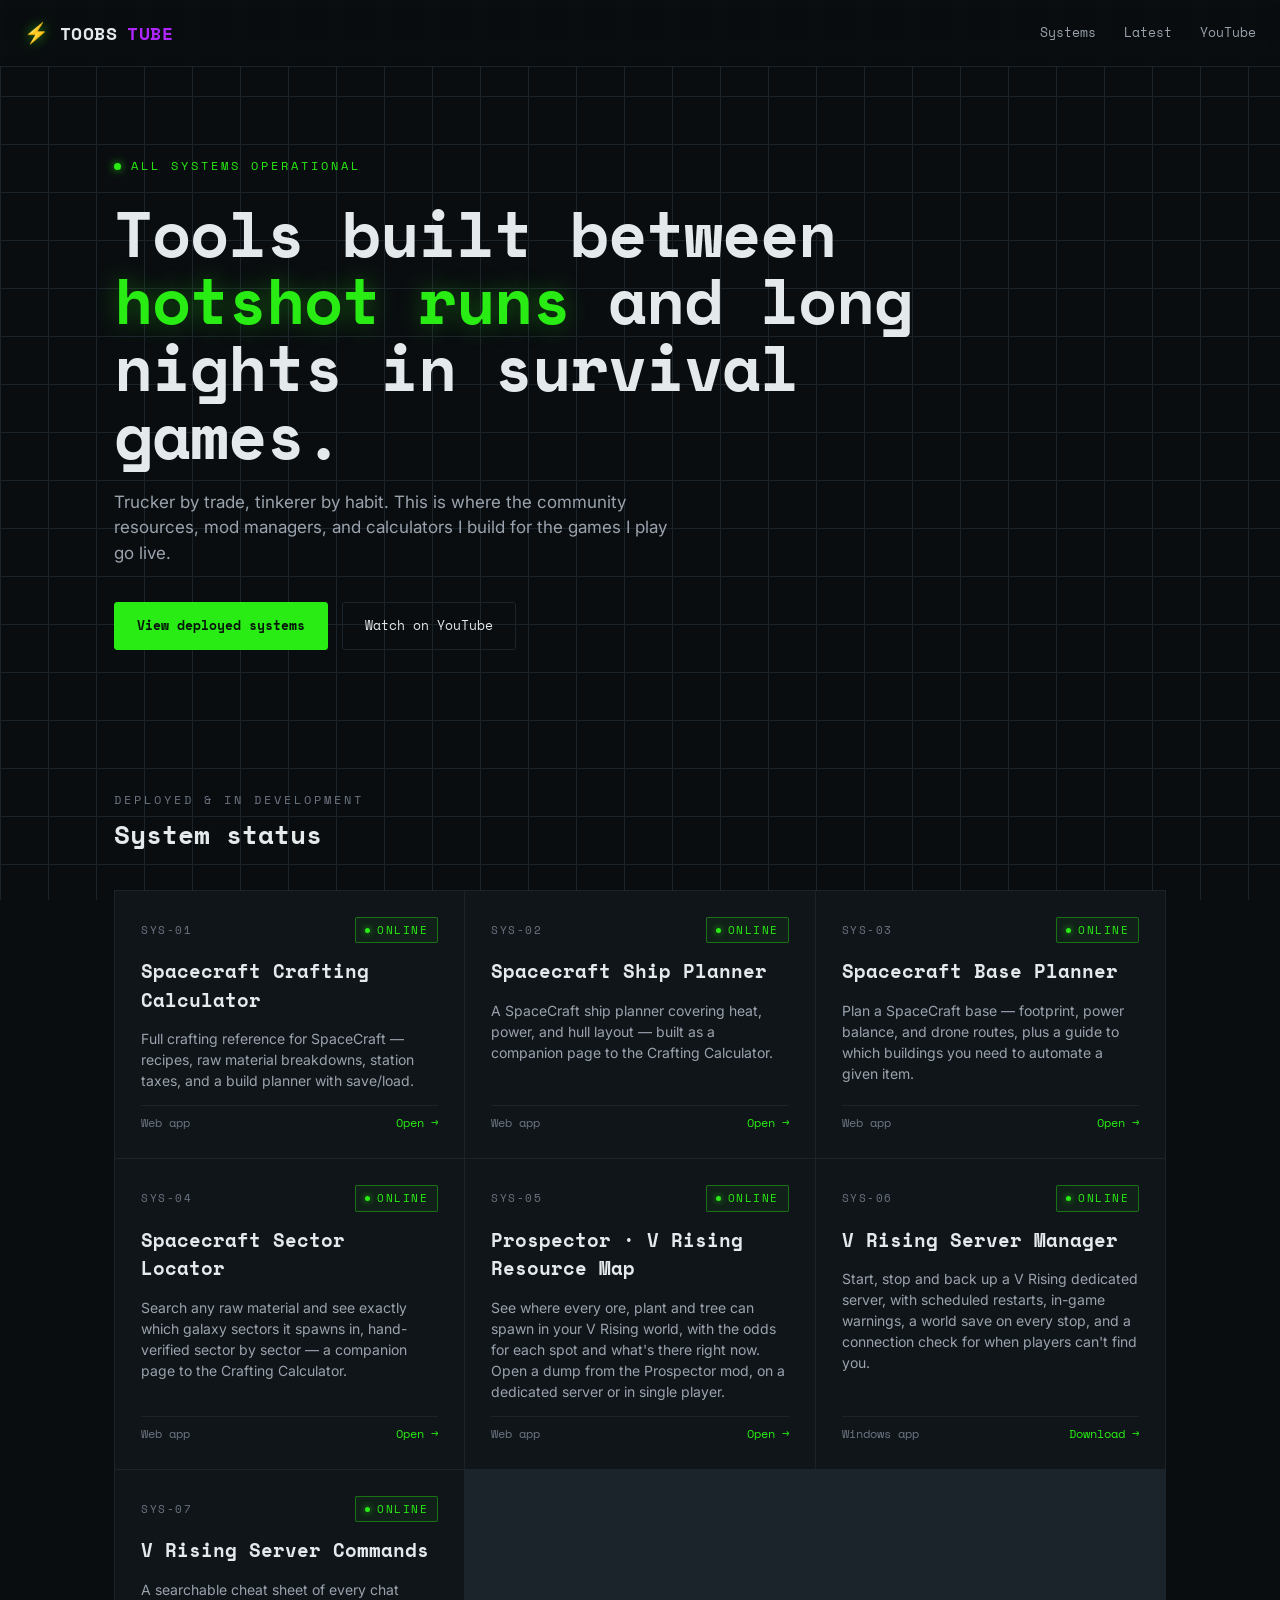
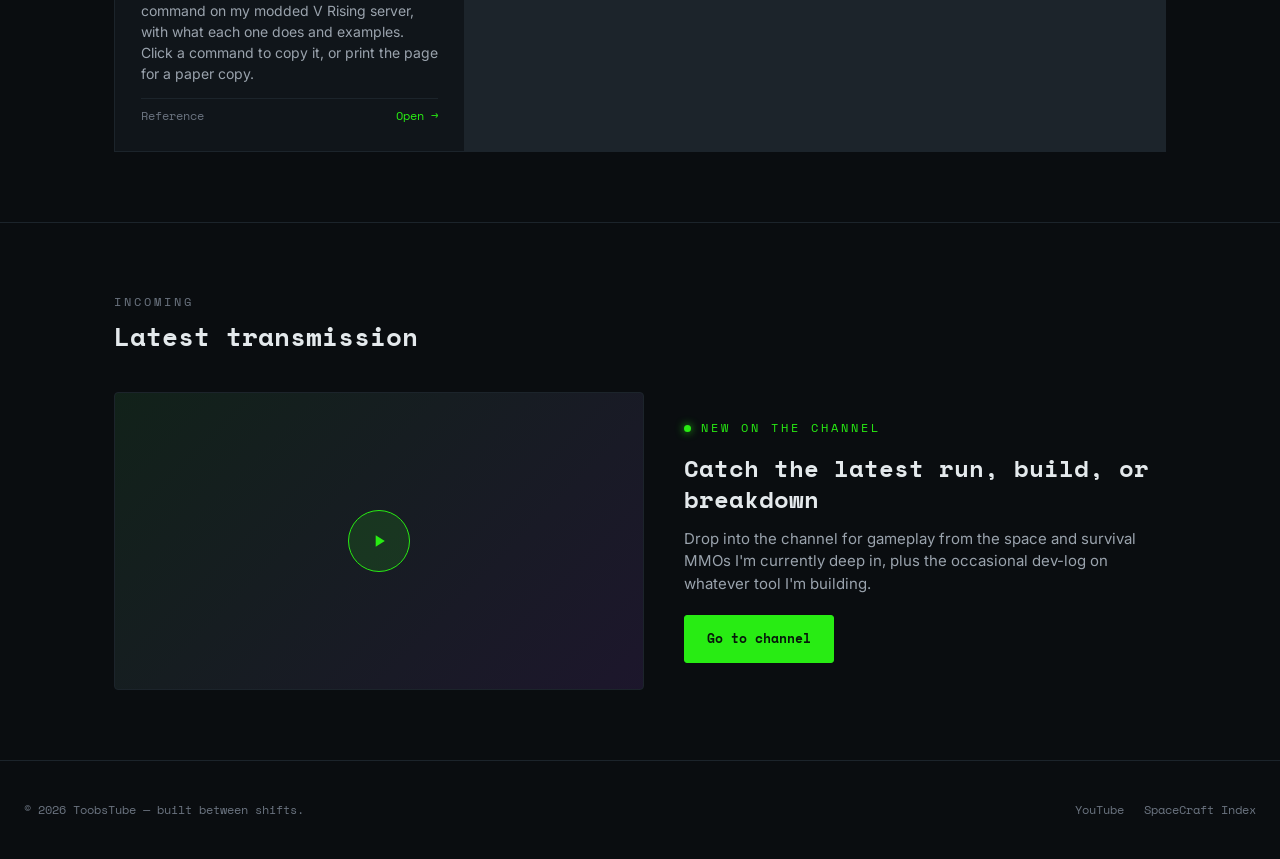
==== commit a0302e9e: "Add V Rising server commands cheat sheet page and homepage card Searchable list of every chat comman" ====
--- a/index.html
+++ b/index.html
@@ -488,6 +488,19 @@
         </div>
       </a>
 
+      <a class="system-card linked" href="/vrising-commands/" style="color:inherit;">
+        <div class="status-row">
+          <span class="system-id">SYS-07</span>
+          <span class="status-tag online"><span class="dot"></span>Online</span>
+        </div>
+        <div class="system-name">V Rising Server Commands</div>
+        <div class="system-desc">A searchable cheat sheet of every chat command on my modded V Rising server, with what each one does and examples. Click a command to copy it, or print the page for a paper copy.</div>
+        <div class="system-footer">
+          <span>Reference</span>
+          <span class="go">Open →</span>
+        </div>
+      </a>
+
     </div>
   </div>
 </section>
